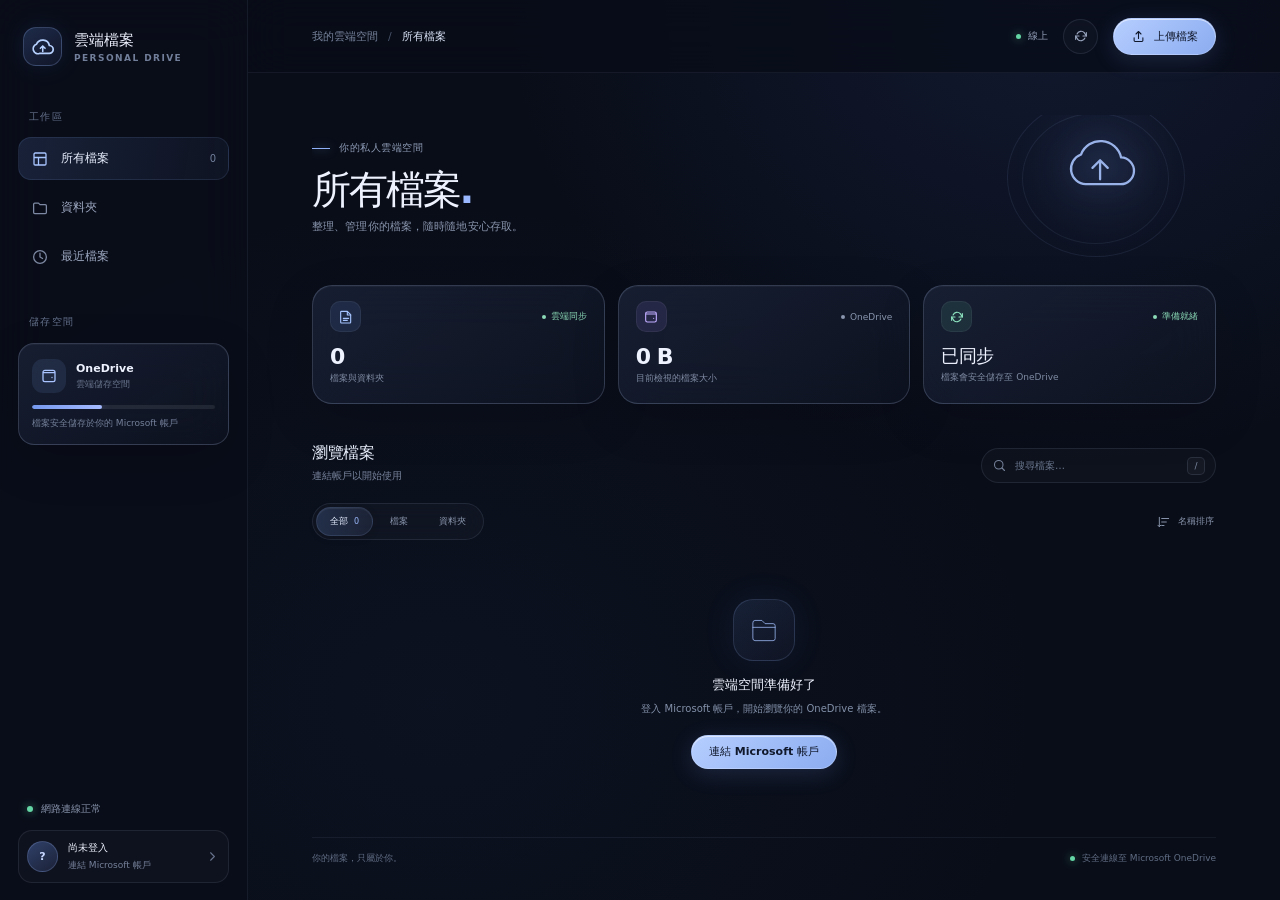
==== index.html @ 1f76b544 "Add files via upload" ====
<!doctype html>
<html lang="zh-Hant">
<head>
  <meta charset="utf-8">
  <meta name="viewport" content="width=device-width, initial-scale=1, viewport-fit=cover">
  <meta name="theme-color" content="#090d18">
  <meta name="description" content="離線優先的 OneDrive 檔案管理工具">
  <title>雲端檔案 — OneDrive</title>
  <link rel="manifest" href="./manifest.json">
  <link rel="icon" href="./icon-192.png" type="image/png">
  <link rel="apple-touch-icon" href="./icon-192.png">
  <link rel="stylesheet" href="./style.css">
  <script src="./authConfig.js" defer></script>
  <script src="./ui.js" defer></script>
</head>
<body>
  <div class="app-shell">
    <aside class="sidebar" id="sidebar" aria-label="主要導覽">
      <a class="brand" href="./" aria-label="雲端檔案首頁">
        <span class="brand-mark" aria-hidden="true">
          <svg viewBox="0 0 32 32"><path d="M12.1 24.9h12.3a5.1 5.1 0 0 0 .4-10.2 8.7 8.7 0 0 0-16.5-1.6 6 6 0 0 0 3.8 11.8Z" fill="none" stroke="currentColor" stroke-width="2.2" stroke-linecap="round" stroke-linejoin="round"/><path d="m13.3 18.3 3-3 3 3m-3-3v7" fill="none" stroke="currentColor" stroke-width="2" stroke-linecap="round" stroke-linejoin="round"/></svg>
        </span>
        <span class="brand-copy"><strong>雲端檔案</strong><small>PERSONAL DRIVE</small></span>
      </a>

      <div class="sidebar-label">工作區</div>
      <nav class="side-nav">
        <button class="side-link active" type="button" data-view="all">
          <svg viewBox="0 0 24 24" aria-hidden="true"><path d="M4 5.5A1.5 1.5 0 0 1 5.5 4h13A1.5 1.5 0 0 1 20 5.5v13a1.5 1.5 0 0 1-1.5 1.5h-13A1.5 1.5 0 0 1 4 18.5zM4 10h16M10 10v10"/></svg>
          <span>所有檔案</span><span class="nav-count" id="fileCount">—</span>
        </button>
        <button class="side-link" type="button" data-view="folders">
          <svg viewBox="0 0 24 24" aria-hidden="true"><path d="M3.5 7A1.5 1.5 0 0 1 5 5.5h5l2 2h7A1.5 1.5 0 0 1 20.5 9v9A1.5 1.5 0 0 1 19 19.5H5A1.5 1.5 0 0 1 3.5 18z"/></svg>
          <span>資料夾</span>
        </button>
        <button class="side-link" type="button" data-view="recent">
          <svg viewBox="0 0 24 24" aria-hidden="true"><circle cx="12" cy="12" r="8.5"/><path d="M12 7v5l3.5 2"/></svg>
          <span>最近檔案</span>
        </button>
      </nav>

      <div class="sidebar-label storage-label">儲存空間</div>
      <div class="storage-card glass">
        <div class="storage-icon"><svg viewBox="0 0 24 24" aria-hidden="true"><path d="M4 7.5h16M6.5 4.5h11A2.5 2.5 0 0 1 20 7v10a2.5 2.5 0 0 1-2.5 2.5h-11A2.5 2.5 0 0 1 4 17V7a2.5 2.5 0 0 1 2.5-2.5Z"/><path d="M16 14h.01"/></svg></div>
        <div class="storage-heading"><strong>OneDrive</strong><span>雲端儲存空間</span></div>
        <div class="storage-meter"><span></span></div>
        <p>檔案安全儲存於你的 Microsoft 帳戶</p>
      </div>

      <div class="sidebar-bottom">
        <div class="connection-indicator"><i id="connectionDot"></i><span id="connectionText">檢查連線中</span></div>
        <button class="account-card" id="accountButton" type="button">
          <span class="avatar" id="accountAvatar">?</span>
          <span class="account-copy"><strong id="accountName">尚未登入</strong><small id="accountEmail">連結 Microsoft 帳戶</small></span>
          <svg class="account-chevron" viewBox="0 0 24 24" aria-hidden="true"><path d="m9 18 6-6-6-6"/></svg>
        </button>
      </div>
    </aside>

    <div class="sidebar-backdrop" id="sidebarBackdrop"></div>
    <main class="main-panel">
      <header class="topbar">
        <button class="icon-button mobile-menu" id="menuButton" type="button" aria-label="開啟導覽選單">
          <svg viewBox="0 0 24 24" aria-hidden="true"><path d="M4 7h16M4 12h16M4 17h16"/></svg>
        </button>
        <div class="breadcrumbs"><span>我的雲端空間</span><span class="breadcrumb-divider">/</span><strong id="breadcrumbCurrent" role="button" tabindex="0">所有檔案</strong></div>
        <div class="topbar-actions">
          <span class="online-badge"><i id="onlineDot"></i><span id="onlineLabel">線上</span></span>
          <button class="icon-button" id="refreshButton" type="button" aria-label="重新整理檔案" title="重新整理">
            <svg viewBox="0 0 24 24" aria-hidden="true"><path d="M20 7v5h-5M4 17v-5h5"/><path d="M6.1 9a6.5 6.5 0 0 1 10.8-2L20 12M4 12l3.1 5a6.5 6.5 0 0 0 10.8-2"/></svg>
          </button>
          <button class="button button-primary top-upload" id="topUploadButton" type="button">
            <svg viewBox="0 0 24 24" aria-hidden="true"><path d="M12 15V4m0 0L8 8m4-4 4 4M5 14v4.5A1.5 1.5 0 0 0 6.5 20h11a1.5 1.5 0 0 0 1.5-1.5V14"/></svg>
            <span>上傳檔案</span>
          </button>
        </div>
      </header>

      <div class="content-scroll">
        <section class="welcome-row">
          <div>
            <div class="eyebrow"><span class="eyebrow-line"></span>你的私人雲端空間</div>
            <h1 id="pageTitle">所有檔案<span class="title-period">.</span></h1>
            <p class="page-description" id="pageDescription">整理、管理你的檔案，隨時隨地安心存取。</p>
          </div>
          <div class="welcome-art" aria-hidden="true"><div class="orb orb-one"></div><div class="orb orb-two"></div><div class="art-cloud"><svg viewBox="0 0 88 64"><path d="M27 51h36a14 14 0 0 0 1-28A22 22 0 0 0 22 20a16 16 0 0 0 5 31Z" fill="none" stroke="currentColor" stroke-width="2.4"/><path d="m34 34 8-8 8 8m-8-8v20" fill="none" stroke="currentColor" stroke-width="2.4" stroke-linecap="round" stroke-linejoin="round"/></svg></div></div>
        </section>

        <section class="overview-grid" aria-label="檔案概覽">
          <article class="overview-card glass">
            <div class="overview-top"><span class="overview-icon icon-blue"><svg viewBox="0 0 24 24" aria-hidden="true"><path d="M5 3.5h9l5 5V20a1 1 0 0 1-1 1H5a1 1 0 0 1-1-1V4.5a1 1 0 0 1 1-1Z"/><path d="M14 4v5h5M8 14h8m-8 3h6"/></svg></span><span class="overview-trend">雲端同步</span></div>
            <div class="overview-value" id="overviewFiles">—</div><div class="overview-caption">檔案與資料夾</div>
          </article>
          <article class="overview-card glass">
            <div class="overview-top"><span class="overview-icon icon-violet"><svg viewBox="0 0 24 24" aria-hidden="true"><path d="M4 7.5h16M6.5 4.5h11A2.5 2.5 0 0 1 20 7v10a2.5 2.5 0 0 1-2.5 2.5h-11A2.5 2.5 0 0 1 4 17V7a2.5 2.5 0 0 1 2.5-2.5Z"/><path d="M16 14h.01"/></svg></span><span class="overview-trend neutral">OneDrive</span></div>
            <div class="overview-value" id="overviewStorage">—</div><div class="overview-caption">目前檢視的檔案大小</div>
          </article>
          <article class="overview-card overview-sync-card glass">
            <div class="overview-top"><span class="overview-icon icon-green"><svg viewBox="0 0 24 24" aria-hidden="true"><path d="M20 7v5h-5M4 17v-5h5"/><path d="M6.1 9a6.5 6.5 0 0 1 10.8-2L20 12M4 12l3.1 5a6.5 6.5 0 0 0 10.8-2"/></svg></span><span class="overview-trend" id="syncStatus">準備就緒</span></div>
            <div class="overview-value sync-value" id="overviewSync">已同步</div><div class="overview-caption" id="overviewSyncCaption">檔案會安全儲存至 OneDrive</div>
          </article>
        </section>

        <section class="files-section">
          <div class="section-heading">
            <div><h2>瀏覽檔案</h2><p id="fileSummary">連結帳戶以開始使用</p></div>
            <label class="search-box">
              <svg viewBox="0 0 24 24" aria-hidden="true"><circle cx="10.8" cy="10.8" r="6.8"/><path d="m16 16 4 4"/></svg>
              <input id="searchInput" type="search" placeholder="搜尋檔案…" autocomplete="off" aria-label="搜尋檔案">
              <kbd>/</kbd>
            </label>
          </div>
          <div class="files-toolbar">
            <div class="pill-nav" role="tablist" aria-label="檔案篩選">
              <button class="pill-tab active" type="button" role="tab" aria-selected="true" data-filter="all">全部 <span id="allTabCount">—</span></button>
              <button class="pill-tab" type="button" role="tab" aria-selected="false" data-filter="files">檔案</button>
              <button class="pill-tab" type="button" role="tab" aria-selected="false" data-filter="folders">資料夾</button>
            </div>
            <button class="sort-button" id="sortButton" type="button" aria-label="切換排序方式">
              <svg viewBox="0 0 24 24" aria-hidden="true"><path d="M8 6h12M8 12h8M8 18h4M4 4v16m0 0-2.5-2.5M4 20l2.5-2.5"/></svg>
              <span>名稱排序</span>
            </button>
          </div>
          <div class="files-grid" id="fileGrid" aria-live="polite"></div>
          <div class="empty-state" id="emptyState" hidden>
            <div class="empty-illustration"><svg viewBox="0 0 64 64" aria-hidden="true"><path d="M11 18a4 4 0 0 1 4-4h13l6 6h15a4 4 0 0 1 4 4v24a4 4 0 0 1-4 4H15a4 4 0 0 1-4-4z"/><path d="M11 27h42"/></svg></div>
            <h3 id="emptyTitle">雲端空間準備好了</h3>
            <p id="emptyDescription">登入 Microsoft 帳戶，開始瀏覽你的 OneDrive 檔案。</p>
            <button class="button button-primary" id="emptyAction" type="button">連結 Microsoft 帳戶</button>
          </div>
          <div class="loading-state" id="loadingState" hidden><span class="spinner"></span><span>正在讀取你的雲端檔案…</span></div>
        </section>
        <footer class="page-footer"><span>你的檔案，只屬於你。</span><span><i></i>安全連線至 Microsoft OneDrive</span></footer>
      </div>
    </main>
  </div>

  <div class="mobile-bottom-bar">
    <button class="mobile-nav-item active" type="button" data-view="all"><svg viewBox="0 0 24 24" aria-hidden="true"><path d="M4 5.5A1.5 1.5 0 0 1 5.5 4h13A1.5 1.5 0 0 1 20 5.5v13a1.5 1.5 0 0 1-1.5 1.5h-13A1.5 1.5 0 0 1 4 18.5zM4 10h16M10 10v10"/></svg><span>檔案</span></button>
    <button class="mobile-nav-item" type="button" data-view="folders"><svg viewBox="0 0 24 24" aria-hidden="true"><path d="M3.5 7A1.5 1.5 0 0 1 5 5.5h5l2 2h7A1.5 1.5 0 0 1 20.5 9v9A1.5 1.5 0 0 1 19 19.5H5A1.5 1.5 0 0 1 3.5 18z"/></svg><span>資料夾</span></button>
    <button class="mobile-nav-item" type="button" data-view="recent"><svg viewBox="0 0 24 24" aria-hidden="true"><circle cx="12" cy="12" r="8.5"/><path d="M12 7v5l3.5 2"/></svg><span>最近</span></button>
    <button class="mobile-nav-item" id="mobileAccountButton" type="button"><svg viewBox="0 0 24 24" aria-hidden="true"><circle cx="12" cy="8" r="3.5"/><path d="M5 20a7 7 0 0 1 14 0"/></svg><span>帳戶</span></button>
  </div>
  <button class="mobile-fab button button-primary" id="mobileUploadButton" type="button" aria-label="上傳檔案"><svg viewBox="0 0 24 24" aria-hidden="true"><path d="M12 15V4m0 0L8 8m4-4 4 4M5 14v4.5A1.5 1.5 0 0 0 6.5 20h11a1.5 1.5 0 0 0 1.5-1.5V14"/></svg></button>

  <input id="filePicker" type="file" multiple hidden>
  <div class="modal-backdrop" id="uploadModal" aria-hidden="true">
    <section class="modal glass" role="dialog" aria-modal="true" aria-labelledby="modalTitle">
      <button class="modal-close icon-button" id="closeModalButton" type="button" aria-label="關閉視窗"><svg viewBox="0 0 24 24" aria-hidden="true"><path d="m6 6 12 12M18 6 6 18"/></svg></button>
      <div class="modal-kicker"><span class="modal-kicker-icon"><svg viewBox="0 0 24 24" aria-hidden="true"><path d="M12 15V4m0 0L8 8m4-4 4 4M5 14v4.5A1.5 1.5 0 0 0 6.5 20h11a1.5 1.5 0 0 0 1.5-1.5V14"/></svg></span>安全上傳</div>
      <h2 id="modalTitle">新增至雲端</h2>
      <p class="modal-description">選擇檔案上傳至目前的 OneDrive 資料夾。離線時會先安全保存在此裝置。</p>
      <button class="dropzone" id="dropzone" type="button">
        <span class="dropzone-icon"><svg viewBox="0 0 24 24" aria-hidden="true"><path d="M12 15V4m0 0L8 8m4-4 4 4M5 14v4.5A1.5 1.5 0 0 0 6.5 20h11a1.5 1.5 0 0 0 1.5-1.5V14"/></svg></span>
        <strong>點擊選取，或拖曳檔案到這裡</strong>
        <span>支援任意檔案類型</span>
      </button>
      <div class="selected-files" id="selectedFiles" hidden></div>
      <div class="modal-actions"><button class="button button-quiet" id="cancelUploadButton" type="button">取消</button><button class="button button-primary" id="confirmUploadButton" type="button" disabled><svg viewBox="0 0 24 24" aria-hidden="true"><path d="M12 15V4m0 0L8 8m4-4 4 4M5 14v4.5A1.5 1.5 0 0 0 6.5 20h11a1.5 1.5 0 0 0 1.5-1.5V14"/></svg><span>開始上傳</span></button></div>
      <p class="modal-footnote"><svg viewBox="0 0 24 24" aria-hidden="true"><rect x="5" y="10" width="14" height="11" rx="2"/><path d="M8 10V7a4 4 0 1 1 8 0v3"/></svg>傳輸由 Microsoft OneDrive 保護</p>
    </section>
  </div>
  <div class="toast-region" id="toastRegion" aria-live="polite" aria-atomic="false"></div>
</body>
</html>
---- style.css ----
:root {
  color-scheme: dark;
  --bg: #090d18;
  --bg-deep: #070a13;
  --surface: rgba(18, 24, 40, .78);
  --surface-soft: rgba(22, 29, 47, .58);
  --surface-hover: rgba(32, 42, 66, .72);
  --line: rgba(180, 196, 232, .11);
  --line-bright: rgba(185, 204, 245, .2);
  --text: #eef2ff;
  --text-secondary: #9da8c0;
  --text-muted: #69758e;
  --blue: #8eb6ff;
  --blue-strong: #6195ff;
  --green: #83e0bb;
  --radius-card: 20px;
  --radius-pill: 9999px;
  --sidebar-width: 248px;
  --ease: cubic-bezier(.22, .68, 0, 1);
  font-family: Inter, ui-sans-serif, system-ui, -apple-system, BlinkMacSystemFont, "Segoe UI", "Noto Sans TC", sans-serif;
  font-synthesis: none;
  text-rendering: optimizeLegibility;
  -webkit-font-smoothing: antialiased;
  -moz-osx-font-smoothing: grayscale;
}

* { box-sizing: border-box; }
[hidden] { display: none !important; }
html { min-width: 320px; min-height: 100%; background: var(--bg); }
body {
  min-width: 320px;
  min-height: 100vh;
  margin: 0;
  color: var(--text);
  background:
    radial-gradient(ellipse at 82% 0%, rgba(52, 73, 139, .2), transparent 34rem),
    radial-gradient(ellipse at 34% 78%, rgba(48, 73, 129, .08), transparent 38rem),
    var(--bg);
}
button, input { font: inherit; }
button { color: inherit; }
button:focus-visible, input:focus-visible { outline: 2px solid rgba(142, 182, 255, .86); outline-offset: 3px; }
svg { width: 20px; height: 20px; fill: none; stroke: currentColor; stroke-width: 1.7; stroke-linecap: round; stroke-linejoin: round; }
.app-shell { display: flex; min-height: 100vh; min-height: 100dvh; }
.glass {
  background: linear-gradient(145deg, rgba(28, 37, 59, .72), rgba(15, 20, 34, .68));
  border: 1px solid var(--line-bright);
  box-shadow: inset 0 1px 0 rgba(255,255,255,.035), 0 16px 48px rgba(0,0,0,.15);
  -webkit-backdrop-filter: blur(24px);
  backdrop-filter: blur(24px);
}

.sidebar {
  position: fixed;
  z-index: 20;
  inset: 0 auto 0 0;
  display: flex;
  flex-direction: column;
  width: var(--sidebar-width);
  padding: calc(27px + env(safe-area-inset-top)) 18px calc(17px + env(safe-area-inset-bottom));
  border-right: 1px solid rgba(180,196,232,.08);
  background: rgba(10, 14, 25, .92);
  -webkit-backdrop-filter: blur(24px);
  backdrop-filter: blur(24px);
}
.brand { display: flex; align-items: center; gap: 12px; margin: 0 0 44px 5px; color: var(--text); text-decoration: none; }
.brand-mark { display: grid; width: 39px; height: 39px; place-items: center; color: #b7d1ff; border: 1px solid rgba(160,194,255,.24); border-radius: 13px; background: linear-gradient(145deg, rgba(92,135,220,.25), rgba(84,101,168,.12)); box-shadow: 0 0 25px rgba(91,138,237,.11); }
.brand-mark svg { width: 25px; height: 25px; }
.brand-copy { display: grid; gap: 3px; }
.brand-copy strong { font-size: 15px; font-weight: 650; letter-spacing: .01em; }
.brand-copy small { color: #727f9a; font-size: 9px; font-weight: 650; letter-spacing: .16em; }
.sidebar-label { padding: 0 11px; color: #63708a; font-size: 10px; font-weight: 700; letter-spacing: .13em; text-transform: uppercase; }
.side-nav { display: grid; gap: 6px; margin-top: 13px; }
.side-link { display: flex; align-items: center; gap: 12px; width: 100%; height: 43px; padding: 0 12px; color: #9ca8c0; border: 1px solid transparent; border-radius: 13px; background: transparent; cursor: pointer; text-align: left; transition: background .22s var(--ease), color .22s var(--ease), border-color .22s var(--ease); }
.side-link svg { width: 18px; height: 18px; color: #7d89a2; }
.side-link span:nth-child(2) { flex: 1; font-size: 12px; font-weight: 550; }
.side-link:hover { color: #e3eaff; background: rgba(255,255,255,.035); }
.side-link.active { color: #e9f0ff; border-color: rgba(143,177,242,.12); background: linear-gradient(100deg, rgba(96,133,204,.18), rgba(84,110,167,.075)); }
.side-link.active svg { color: #a9c5ff; }
.nav-count { color: #72809c; font-size: 10px; }
.storage-label { margin-top: 37px; }
.storage-card { display: grid; grid-template-columns: 35px 1fr; gap: 12px 9px; margin-top: 14px; padding: 15px 13px 13px; border-radius: 16px; }
.storage-icon { display: grid; width: 34px; height: 34px; place-items: center; color: #aac4ff; border-radius: 11px; background: rgba(119,155,230,.12); }
.storage-icon svg { width: 18px; height: 18px; }
.storage-heading { display: grid; align-content: center; gap: 3px; }
.storage-heading strong { font-size: 11px; font-weight: 620; }
.storage-heading span { color: var(--text-muted); font-size: 9px; }
.storage-meter { grid-column: 1 / -1; height: 4px; overflow: hidden; border-radius: var(--radius-pill); background: rgba(255,255,255,.08); }
.storage-meter span { display: block; width: 38%; height: 100%; border-radius: inherit; background: linear-gradient(90deg, #7699ee, #a5baff); box-shadow: 0 0 12px rgba(132,165,255,.4); }
.storage-card p { grid-column: 1 / -1; margin: -4px 0 0; color: #74809a; font-size: 9px; line-height: 1.5; }
.sidebar-bottom { margin-top: auto; }
.connection-indicator { display: flex; align-items: center; gap: 8px; padding: 0 9px 14px; color: #8793ab; font-size: 10px; }
.connection-indicator i, .online-badge i, .page-footer i { display: inline-block; width: 6px; height: 6px; border-radius: 50%; background: #64d5a5; box-shadow: 0 0 10px rgba(100,213,165,.65); }
.connection-indicator.offline i, .online-badge.offline i { background: #e7ae6b; box-shadow: 0 0 10px rgba(231,174,107,.55); }
.account-card { display: flex; align-items: center; width: 100%; gap: 10px; padding: 10px 8px; border: 1px solid rgba(190,205,238,.1); border-radius: 14px; background: rgba(255,255,255,.025); text-align: left; cursor: pointer; transition: background .2s ease; }
.account-card:hover { background: rgba(255,255,255,.06); }
.avatar { display: grid; flex: 0 0 31px; height: 31px; place-items: center; color: #c7d7ff; border: 1px solid rgba(164,191,255,.22); border-radius: 50%; background: linear-gradient(145deg, rgba(99,137,219,.4), rgba(75,93,150,.22)); font-size: 11px; font-weight: 700; }
.account-copy { display: grid; min-width: 0; flex: 1; gap: 4px; }
.account-copy strong, .account-copy small { overflow: hidden; text-overflow: ellipsis; white-space: nowrap; }
.account-copy strong { font-size: 10px; font-weight: 600; }
.account-copy small { color: #75819a; font-size: 9px; }
.account-chevron { width: 15px; height: 15px; color: #68748e; }
.sidebar-backdrop { display: none; }

.main-panel { width: calc(100% - var(--sidebar-width)); min-width: 0; margin-left: var(--sidebar-width); }
.topbar { position: sticky; z-index: 10; top: 0; display: flex; align-items: center; justify-content: space-between; min-height: 73px; padding: calc(13px + env(safe-area-inset-top)) clamp(25px, 5vw, 68px) 13px; border-bottom: 1px solid rgba(180,196,232,.07); background: rgba(9,13,24,.76); -webkit-backdrop-filter: blur(22px); backdrop-filter: blur(22px); }
.breadcrumbs { display: flex; align-items: center; gap: 10px; color: #77839b; font-size: 11px; }
.breadcrumbs strong { color: #dce5f8; font-weight: 550; }
.breadcrumb-divider { color: #49556c; }
.topbar-actions { display: flex; align-items: center; gap: 15px; }
.online-badge { display: flex; align-items: center; gap: 7px; color: #94a1ba; font-size: 10px; }
.online-badge i { width: 5px; height: 5px; }
.icon-button { display: grid; flex: 0 0 35px; width: 35px; height: 35px; place-items: center; color: #9ba8c1; border: 1px solid rgba(185,200,234,.11); border-radius: 50%; background: rgba(255,255,255,.025); cursor: pointer; transition: transform .24s var(--ease), color .2s ease, background .2s ease, border-color .2s ease; }
.icon-button:hover { transform: translateY(-1px); color: #e9f0ff; border-color: rgba(185,200,234,.24); background: rgba(255,255,255,.07); }
.icon-button svg { width: 16px; height: 16px; }
#refreshButton.is-loading svg { animation: spin .9s linear infinite; }
.button { display: inline-flex; align-items: center; justify-content: center; gap: 8px; min-height: 37px; padding: 0 17px; border: 1px solid transparent; border-radius: var(--radius-pill); font-size: 11px; font-weight: 620; white-space: nowrap; cursor: pointer; transition: transform .22s var(--ease), box-shadow .22s ease, background .22s ease, border-color .22s ease, opacity .22s ease; }
.button:hover:not(:disabled) { transform: translateY(-1px); }
.button:disabled { opacity: .43; cursor: not-allowed; }
.button svg { width: 15px; height: 15px; }
.button-primary { color: #10182b; border-color: rgba(211,224,255,.32); background: linear-gradient(135deg, #b6ceff, #8bacf0); box-shadow: 0 5px 22px rgba(109,147,229,.18), inset 0 1px 0 rgba(255,255,255,.55); }
.button-primary:hover:not(:disabled) { box-shadow: 0 8px 27px rgba(109,147,229,.3), inset 0 1px 0 rgba(255,255,255,.55); }
.button-quiet { color: #bac5da; border-color: rgba(185,200,234,.14); background: rgba(255,255,255,.035); }
.button-quiet:hover:not(:disabled) { background: rgba(255,255,255,.08); }
.mobile-menu { display: none; }
.content-scroll { width: min(100%, 1160px); margin: 0 auto; padding: 42px clamp(25px, 5vw, 68px) 28px; }
.welcome-row { position: relative; display: flex; align-items: center; justify-content: space-between; min-height: 145px; overflow: hidden; }
.eyebrow { display: flex; align-items: center; gap: 9px; color: #8d9bb5; font-size: 10px; font-weight: 560; letter-spacing: .055em; }
.eyebrow-line { width: 18px; height: 1px; background: #8fb1f7; box-shadow: 0 0 10px rgba(143,177,247,.7); }
h1 { margin: 14px 0 7px; font-size: clamp(29px, 3.2vw, 39px); font-weight: 610; letter-spacing: -.055em; line-height: 1.1; }
.title-period { color: #9ab8ff; }
.page-description { margin: 0; color: #8995ad; font-size: 11px; letter-spacing: .01em; }
.welcome-art { position: absolute; top: -34px; right: 12px; width: 236px; height: 178px; opacity: .9; pointer-events: none; }
.orb { position: absolute; border: 1px solid rgba(158,186,251,.1); border-radius: 50%; }
.orb-one { inset: 17px 19px 2px 39px; background: radial-gradient(circle at 54% 43%, rgba(112,146,224,.13), rgba(68,90,153,.025) 55%, transparent 70%); }
.orb-two { inset: 32px 35px 15px 54px; border-color: rgba(167,193,248,.09); }
.art-cloud { position: absolute; top: 52px; left: 92px; display: grid; width: 83px; height: 65px; place-items: center; color: #a9c5ff; filter: drop-shadow(0 0 15px rgba(130,166,240,.3)); }
.art-cloud svg { width: 84px; height: 64px; }
.overview-grid { display: grid; grid-template-columns: repeat(3,minmax(0,1fr)); gap: 13px; margin: 25px 0 39px; }
.overview-card { min-height: 119px; padding: 15px 17px 14px; border-radius: var(--radius-card); transition: transform .25s var(--ease), border-color .2s ease; }
.overview-card:hover { transform: translateY(-2px); border-color: rgba(185,204,245,.28); }
.overview-top { display: flex; align-items: center; justify-content: space-between; }
.overview-icon { display: grid; width: 31px; height: 31px; place-items: center; border: 1px solid rgba(255,255,255,.055); border-radius: 10px; }
.overview-icon svg { width: 16px; height: 16px; }
.icon-blue { color: #a6c4ff; background: rgba(108,150,237,.12); }
.icon-violet { color: #c0adff; background: rgba(153,123,238,.12); }
.icon-green { color: #8fe6c1; background: rgba(99,204,160,.11); }
.overview-trend { display: flex; align-items: center; gap: 5px; color: #8bdab7; font-size: 9px; }
.overview-trend::before { content: ""; width: 4px; height: 4px; border-radius: 50%; background: currentColor; }
.overview-trend.neutral { color: #8996ae; }
.overview-value { margin-top: 12px; font-size: 22px; font-weight: 570; letter-spacing: -.04em; }
.overview-caption { margin-top: 3px; color: #7f8ba3; font-size: 9px; }
.sync-value { font-size: 18px; }

.files-section { min-height: 290px; }
.section-heading { display: flex; align-items: flex-end; justify-content: space-between; gap: 18px; }
.section-heading h2 { margin: 0; color: #e9effc; font-size: 16px; font-weight: 610; letter-spacing: -.025em; }
.section-heading p { margin: 5px 0 0; color: #77839b; font-size: 10px; }
.search-box { display: flex; align-items: center; gap: 8px; width: min(235px, 45%); height: 35px; padding: 0 10px; border: 1px solid rgba(185,200,234,.11); border-radius: var(--radius-pill); background: rgba(255,255,255,.025); transition: border-color .2s ease, background .2s ease; }
.search-box:focus-within { border-color: rgba(142,182,255,.4); background: rgba(255,255,255,.045); }
.search-box svg { flex: 0 0 15px; width: 15px; height: 15px; color: #76839b; }
.search-box input { width: 100%; min-width: 0; padding: 0; color: var(--text); border: 0; outline: 0; background: transparent; font-size: 10px; }
.search-box input::placeholder { color: #68758c; }
.search-box kbd { display: grid; flex: 0 0 18px; height: 18px; place-items: center; color: #7d8aa2; border: 1px solid rgba(185,200,234,.13); border-radius: 5px; background: rgba(255,255,255,.03); font-family: inherit; font-size: 9px; }
.files-toolbar { display: flex; align-items: center; justify-content: space-between; gap: 12px; margin-top: 20px; }
.pill-nav { display: inline-flex; align-items: center; gap: 3px; padding: 3px; border: 1px solid rgba(185,200,234,.11); border-radius: var(--radius-pill); background: rgba(255,255,255,.025); -webkit-backdrop-filter: blur(15px); backdrop-filter: blur(15px); }
.pill-tab { display: inline-flex; align-items: center; gap: 6px; min-height: 29px; padding: 0 13px; color: #8996ad; border: 1px solid transparent; border-radius: var(--radius-pill); background: transparent; font-size: 9px; cursor: pointer; transition: color .22s ease, background .22s ease, border-color .22s ease, box-shadow .22s ease; }
.pill-tab:hover { color: #d6e0f5; }
.pill-tab.active { color: #e5edff; border-color: rgba(170,194,246,.13); background: linear-gradient(100deg, rgba(109,148,222,.22), rgba(103,125,183,.13)); box-shadow: 0 2px 8px rgba(0,0,0,.12), inset 0 1px 0 rgba(255,255,255,.055); }
.pill-tab span { color: #9ebcff; font-size: 8px; }
.sort-button { display: inline-flex; align-items: center; gap: 7px; padding: 7px 2px 7px 8px; color: #8793aa; border: 0; background: none; font-size: 9px; cursor: pointer; }
.sort-button svg { width: 14px; height: 14px; }
.files-grid { display: grid; grid-template-columns: repeat(3,minmax(0,1fr)); gap: 11px; margin-top: 15px; }
.file-card { position: relative; display: flex; align-items: center; min-width: 0; min-height: 69px; gap: 11px; padding: 12px 11px; overflow: hidden; border: 1px solid rgba(180,196,232,.1); border-radius: 15px; background: linear-gradient(145deg, rgba(26,34,53,.55), rgba(15,20,33,.52)); cursor: pointer; text-align: left; transition: transform .22s var(--ease), background .22s ease, border-color .22s ease, box-shadow .22s ease; animation: card-in .38s var(--ease) both; }
.file-card:hover { transform: translateY(-2px); border-color: rgba(162,190,248,.25); background: linear-gradient(145deg, rgba(35,47,74,.68), rgba(19,25,42,.65)); box-shadow: 0 9px 22px rgba(0,0,0,.14); }
.file-card.folder-card { border-color: rgba(153,174,219,.14); background: linear-gradient(145deg, rgba(37,44,63,.58), rgba(19,24,37,.55)); }
.file-icon { display: grid; flex: 0 0 36px; width: 36px; height: 36px; place-items: center; border: 1px solid rgba(255,255,255,.065); border-radius: 11px; }
.file-icon svg { width: 18px; height: 18px; }
.file-icon.folder { color: #b5c5ee; background: rgba(131,156,214,.12); }
.file-icon.image { color: #e5a9c6; background: rgba(204,109,155,.12); }
.file-icon.pdf { color: #ff9a9d; background: rgba(215,97,103,.12); }
.file-icon.document { color: #88b8ff; background: rgba(89,145,225,.12); }
.file-icon.spreadsheet { color: #8fdbb1; background: rgba(73,177,121,.12); }
.file-icon.presentation { color: #f2b382; background: rgba(222,133,74,.12); }
.file-icon.archive { color: #d0b1ff; background: rgba(149,109,218,.12); }
.file-icon.generic { color: #a5b1c8; background: rgba(130,147,182,.1); }
.file-details { display: grid; min-width: 0; flex: 1; gap: 5px; }
.file-name { overflow: hidden; color: #dce4f4; font-size: 10px; font-weight: 550; text-overflow: ellipsis; white-space: nowrap; }
.file-meta { overflow: hidden; color: #74819a; font-size: 9px; text-overflow: ellipsis; white-space: nowrap; }
.file-action { display: grid; flex: 0 0 25px; width: 25px; height: 25px; place-items: center; color: #7987a1; border: 1px solid transparent; border-radius: 50%; background: transparent; cursor: pointer; opacity: .55; transition: opacity .2s ease, color .2s ease, background .2s ease; }
.file-card:hover .file-action { opacity: 1; }
.file-action:hover { color: #dce7ff; background: rgba(255,255,255,.07); }
.file-action svg { width: 14px; height: 14px; }
.empty-state { display: grid; justify-items: center; padding: 44px 15px 37px; text-align: center; animation: fade-up .35s var(--ease) both; }
.empty-illustration { display: grid; width: 62px; height: 62px; place-items: center; color: #a5c1ff; border: 1px solid rgba(154,185,248,.16); border-radius: 20px; background: linear-gradient(145deg, rgba(103,141,219,.14), rgba(100,118,175,.06)); box-shadow: 0 0 35px rgba(103,141,219,.08); }
.empty-illustration svg { width: 34px; height: 34px; stroke-width: 1.4; }
.empty-state h3 { margin: 15px 0 0; font-size: 13px; font-weight: 570; }
.empty-state p { max-width: 300px; margin: 7px 0 17px; color: #8290a8; font-size: 10px; line-height: 1.65; }
.empty-state .button { min-height: 34px; }
.loading-state { display: flex; align-items: center; justify-content: center; gap: 10px; padding: 48px 10px; color: #8795ae; font-size: 10px; }
.spinner { width: 16px; height: 16px; border: 2px solid rgba(157,184,239,.18); border-top-color: #9abaff; border-radius: 50%; animation: spin .8s linear infinite; }
.page-footer { display: flex; justify-content: space-between; gap: 12px; margin-top: 31px; padding-top: 14px; color: #606d84; border-top: 1px solid rgba(180,196,232,.07); font-size: 9px; }
.page-footer span:last-child { display: flex; align-items: center; gap: 7px; }
.page-footer i { width: 5px; height: 5px; }
.mobile-bottom-bar, .mobile-fab { display: none; }

.modal-backdrop { position: fixed; z-index: 50; inset: 0; display: grid; align-items: center; justify-items: center; padding: 24px; background: rgba(3,6,13,.64); -webkit-backdrop-filter: blur(7px); backdrop-filter: blur(7px); opacity: 0; visibility: hidden; transition: opacity .28s ease, visibility .28s ease; }
.modal-backdrop.open { opacity: 1; visibility: visible; }
.modal { position: relative; width: min(100%, 440px); padding: 29px; border-radius: 23px; transform: translateY(18px) scale(.98); transition: transform .35s var(--ease); }
.modal-backdrop.open .modal { transform: translateY(0) scale(1); }
.modal-close { position: absolute; top: 17px; right: 17px; width: 30px; height: 30px; }
.modal-close svg { width: 14px; height: 14px; }
.modal-kicker { display: flex; align-items: center; gap: 8px; color: #a5bfff; font-size: 9px; font-weight: 650; letter-spacing: .09em; text-transform: uppercase; }
.modal-kicker-icon { display: grid; width: 24px; height: 24px; place-items: center; color: #a8c3ff; border-radius: 8px; background: rgba(116,151,226,.13); }
.modal-kicker-icon svg { width: 14px; height: 14px; }
.modal h2 { margin: 14px 0 7px; font-size: 21px; font-weight: 600; letter-spacing: -.035em; }
.modal-description { margin: 0; color: #8995ab; font-size: 10px; line-height: 1.7; }
.dropzone { display: grid; justify-items: center; width: 100%; margin-top: 22px; padding: 25px 13px 23px; color: #d9e3f7; border: 1px dashed rgba(159,185,239,.3); border-radius: 16px; background: rgba(115,146,211,.045); cursor: pointer; transition: background .2s ease, border-color .2s ease, transform .2s var(--ease); }
.dropzone:hover, .dropzone.drag-over { transform: translateY(-1px); border-color: rgba(159,185,239,.66); background: rgba(115,146,211,.1); }
.dropzone-icon { display: grid; width: 39px; height: 39px; margin-bottom: 10px; place-items: center; color: #a7c3ff; border: 1px solid rgba(162,190,248,.15); border-radius: 13px; background: rgba(120,156,228,.1); }
.dropzone-icon svg { width: 19px; height: 19px; }
.dropzone strong { font-size: 10px; font-weight: 560; }
.dropzone > span:last-child { margin-top: 6px; color: #7c89a1; font-size: 9px; }
.selected-files { display: grid; gap: 7px; max-height: 115px; margin-top: 12px; overflow: auto; }
.selected-file { display: flex; justify-content: space-between; gap: 12px; padding: 8px 10px; color: #bdc9df; border: 1px solid rgba(180,196,232,.08); border-radius: 9px; background: rgba(255,255,255,.025); font-size: 9px; }
.selected-file span:first-child { overflow: hidden; text-overflow: ellipsis; white-space: nowrap; }
.selected-file span:last-child { flex: 0 0 auto; color: #74819a; }
.modal-actions { display: flex; justify-content: flex-end; gap: 9px; margin-top: 18px; }
.modal-footnote { display: flex; align-items: center; justify-content: center; gap: 6px; margin: 16px 0 0; color: #68758d; font-size: 8px; }
.modal-footnote svg { width: 12px; height: 12px; }
.toast-region { position: fixed; z-index: 80; top: calc(18px + env(safe-area-inset-top)); right: max(20px, env(safe-area-inset-right)); display: grid; gap: 9px; width: min(360px, calc(100vw - 32px)); pointer-events: none; }
.toast { display: flex; align-items: center; gap: 11px; padding: 12px 14px; color: #e6edfb; border: 1px solid rgba(183,201,240,.2); border-radius: 14px; background: rgba(20,27,44,.88); box-shadow: 0 12px 40px rgba(0,0,0,.28), inset 0 1px 0 rgba(255,255,255,.05); -webkit-backdrop-filter: blur(20px); backdrop-filter: blur(20px); font-size: 10px; pointer-events: auto; animation: toast-in .34s var(--ease) both; }
.toast.leaving { animation: toast-out .24s ease both; }
.toast-icon { display: grid; flex: 0 0 25px; width: 25px; height: 25px; place-items: center; color: #9ce4c2; border-radius: 50%; background: rgba(99,204,160,.12); }
.toast.error .toast-icon { color: #ffaaaa; background: rgba(226,104,104,.13); }
.toast.info .toast-icon { color: #a9c5ff; background: rgba(113,153,232,.13); }
.toast-icon svg { width: 13px; height: 13px; }
.toast-message { flex: 1; line-height: 1.5; }
.toast-close { padding: 4px; color: #7d8ba5; border: 0; background: transparent; cursor: pointer; }
.toast-close svg { width: 13px; height: 13px; }

@keyframes spin { to { transform: rotate(360deg); } }
@keyframes fade-up { from { opacity: 0; transform: translateY(7px); } to { opacity: 1; transform: translateY(0); } }
@keyframes card-in { from { opacity: 0; transform: translateY(7px); } to { opacity: 1; transform: translateY(0); } }
@keyframes toast-in { from { opacity: 0; transform: translateX(24px); } to { opacity: 1; transform: translateX(0); } }
@keyframes toast-out { to { opacity: 0; transform: translateX(25px); } }
@media (prefers-reduced-motion: reduce) { *, *::before, *::after { scroll-behavior: auto !important; animation-duration: .01ms !important; animation-iteration-count: 1 !important; transition-duration: .01ms !important; } }

@media (max-width: 1050px) {
  :root { --sidebar-width: 220px; }
  .content-scroll { padding-right: 34px; padding-left: 34px; }
  .topbar { padding-right: 34px; padding-left: 34px; }
  .files-grid { grid-template-columns: repeat(2,minmax(0,1fr)); }
  .welcome-art { right: -14px; opacity: .62; }
}
@media (max-width: 760px) {
  :root { --sidebar-width: 0px; }
  .sidebar { z-index: 42; width: min(290px, calc(100vw - 54px)); padding: calc(23px + env(safe-area-inset-top)) 17px calc(18px + env(safe-area-inset-bottom)); transform: translateX(-105%); transition: transform .34s var(--ease); }
  body.sidebar-open .sidebar { transform: translateX(0); }
  .sidebar-backdrop { position: fixed; z-index: 41; inset: 0; display: block; background: rgba(2,5,12,.54); opacity: 0; visibility: hidden; transition: opacity .3s ease, visibility .3s ease; -webkit-backdrop-filter: blur(3px); backdrop-filter: blur(3px); }
  body.sidebar-open .sidebar-backdrop { opacity: 1; visibility: visible; }
  .main-panel { width: 100%; margin-left: 0; padding-bottom: calc(72px + env(safe-area-inset-bottom)); }
  .topbar { min-height: 62px; gap: 10px; padding: calc(10px + env(safe-area-inset-top)) 19px 10px; }
  .mobile-menu { display: grid; flex-basis: 32px; width: 32px; height: 32px; }
  .mobile-menu svg { width: 16px; height: 16px; }
  .breadcrumbs { flex: 1; min-width: 0; gap: 7px; font-size: 9px; white-space: nowrap; }
  .breadcrumbs span:first-child { display: none; }
  .breadcrumb-divider { display: none; }
  .topbar-actions { gap: 9px; }
  .online-badge { gap: 5px; font-size: 9px; }
  #refreshButton { display: none; }
  .top-upload { min-height: 32px; padding: 0 12px; font-size: 9px; }
  .top-upload svg { width: 13px; height: 13px; }
  .content-scroll { padding: 27px 19px 20px; }
  .welcome-row { min-height: 120px; }
  .welcome-art { top: -28px; right: -54px; transform: scale(.8); opacity: .45; }
  h1 { margin-top: 11px; font-size: 30px; }
  .page-description { max-width: 255px; font-size: 10px; line-height: 1.65; }
  .overview-grid { gap: 8px; margin: 20px 0 31px; }
  .overview-card { min-height: 104px; padding: 12px 11px; border-radius: 16px; }
  .overview-icon { width: 27px; height: 27px; border-radius: 9px; }
  .overview-icon svg { width: 14px; height: 14px; }
  .overview-trend { font-size: 8px; }
  .overview-value { margin-top: 10px; font-size: 19px; }
  .sync-value { font-size: 15px; }
  .overview-caption { font-size: 8px; line-height: 1.4; }
  .section-heading h2 { font-size: 15px; }
  .search-box { width: min(190px, 48%); height: 32px; }
  .search-box kbd { display: none; }
  .files-grid { gap: 8px; margin-top: 13px; }
  .file-card { min-height: 64px; gap: 8px; padding: 9px 8px; border-radius: 13px; }
  .file-icon { flex-basis: 31px; width: 31px; height: 31px; border-radius: 9px; }
  .file-icon svg { width: 16px; height: 16px; }
  .file-name { font-size: 9px; }
  .file-meta { font-size: 8px; }
  .file-action { flex-basis: 21px; width: 21px; height: 21px; opacity: .85; }
  .file-action svg { width: 12px; height: 12px; }
  .page-footer { margin-top: 25px; font-size: 8px; }
  .mobile-bottom-bar { position: fixed; z-index: 30; right: 12px; bottom: calc(9px + env(safe-area-inset-bottom)); left: 12px; display: flex; justify-content: space-around; padding: 7px 8px; border: 1px solid rgba(185,200,234,.16); border-radius: var(--radius-pill); background: rgba(19,25,41,.86); box-shadow: 0 10px 35px rgba(0,0,0,.28), inset 0 1px 0 rgba(255,255,255,.05); -webkit-backdrop-filter: blur(24px); backdrop-filter: blur(24px); }
  .mobile-nav-item { display: grid; justify-items: center; gap: 3px; min-width: 56px; padding: 5px 10px; color: #7c89a2; border: 1px solid transparent; border-radius: var(--radius-pill); background: transparent; font-size: 8px; transition: color .2s ease, background .2s ease, border-color .2s ease; }
  .mobile-nav-item svg { width: 16px; height: 16px; }
  .mobile-nav-item.active { color: #c6d8ff; border-color: rgba(159,187,248,.12); background: rgba(115,150,224,.14); }
  .mobile-fab { position: fixed; z-index: 31; right: 23px; bottom: calc(77px + env(safe-area-inset-bottom)); display: grid; width: 44px; height: 44px; min-height: 44px; padding: 0; border-radius: 50%; box-shadow: 0 7px 24px rgba(80,123,219,.33); }
  .mobile-fab svg { width: 19px; height: 19px; }
  .toast-region { top: auto; right: 12px; bottom: calc(79px + env(safe-area-inset-bottom)); left: 12px; width: auto; }
  .toast { animation-name: toast-mobile-in; }
  .toast.leaving { animation-name: toast-mobile-out; }
  @keyframes toast-mobile-in { from { opacity: 0; transform: translateY(18px); } to { opacity: 1; transform: translateY(0); } }
  @keyframes toast-mobile-out { to { opacity: 0; transform: translateY(14px); } }
}
@media (max-width: 470px) {
  .content-scroll { padding-right: 15px; padding-left: 15px; }
  .topbar { padding-right: 14px; padding-left: 14px; }
  .overview-grid { grid-template-columns: repeat(2,minmax(0,1fr)); }
  .overview-sync-card { display: none; }
  .files-grid { grid-template-columns: 1fr; }
  .section-heading { align-items: center; }
  .search-box { width: 42%; }
  .search-box input { font-size: 9px; }
  .sort-button { gap: 4px; font-size: 8px; }
  .pill-tab { min-height: 28px; padding: 0 10px; }
  .welcome-art { right: -83px; opacity: .34; }
  .page-footer { flex-wrap: wrap; }
  .modal-backdrop { align-items: end; padding: 10px 10px calc(10px + env(safe-area-inset-bottom)); }
  .modal { padding: 25px 19px 21px; border-radius: 21px; }
}
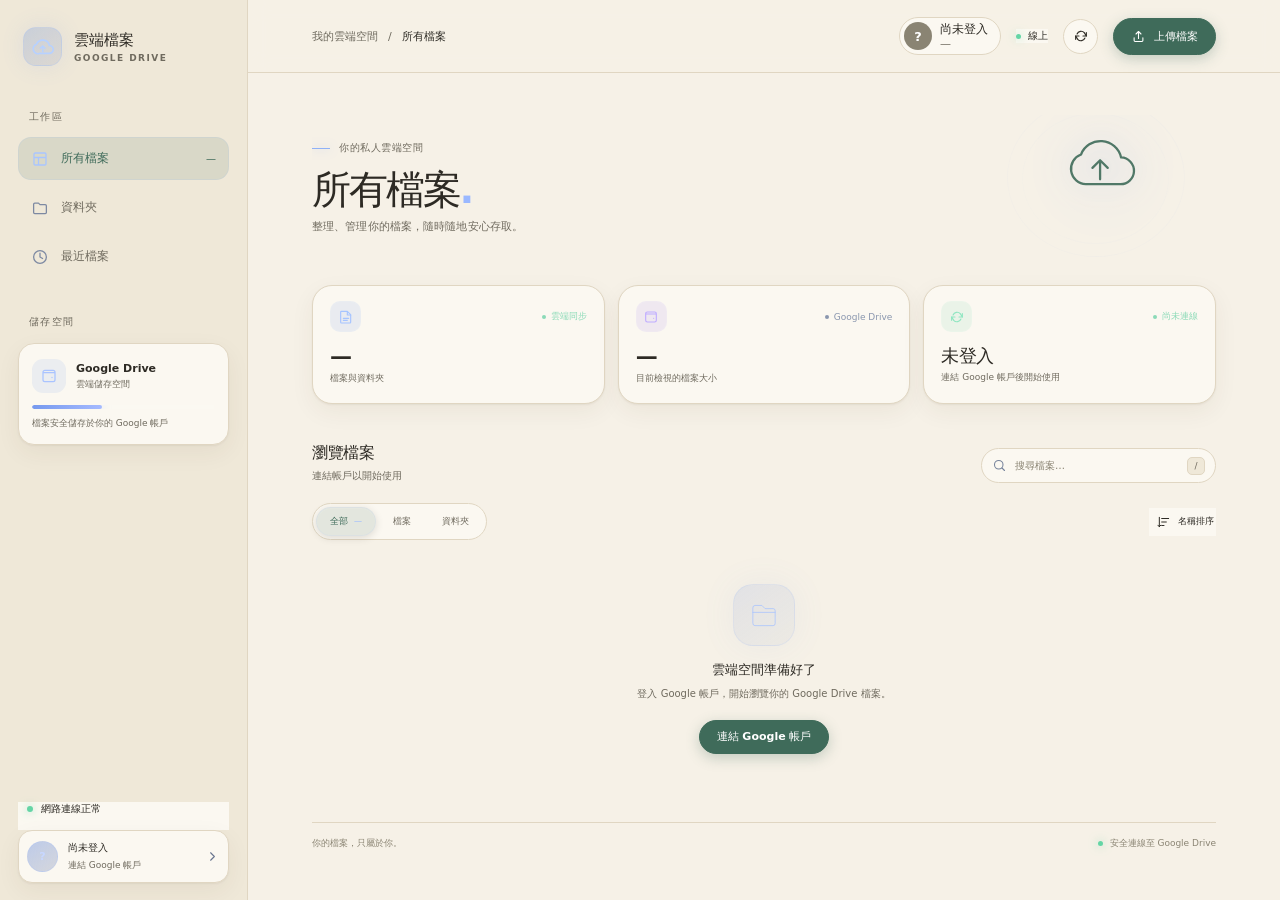
==== commit abaa6293: "Update index.html" ====
--- a/index.html
+++ b/index.html
@@ -3,13 +3,17 @@
 <head>
   <meta charset="utf-8">
   <meta name="viewport" content="width=device-width, initial-scale=1, viewport-fit=cover">
-  <meta name="theme-color" content="#090d18">
-  <meta name="description" content="離線優先的 OneDrive 檔案管理工具">
-  <title>雲端檔案 — OneDrive</title>
+  <meta name="theme-color" content="#f6f1e7">
+  <meta name="description" content="離線優先的 Google Drive 檔案管理工具">
+  <meta name="apple-mobile-web-app-capable" content="yes">
+  <meta name="apple-mobile-web-app-status-bar-style" content="default">
+  <meta name="apple-mobile-web-app-title" content="雲端檔案">
+  <title>雲端檔案 — Google Drive</title>
   <link rel="manifest" href="./manifest.json">
   <link rel="icon" href="./icon-192.png" type="image/png">
   <link rel="apple-touch-icon" href="./icon-192.png">
   <link rel="stylesheet" href="./style.css">
+  <link rel="stylesheet" href="./theme-cream.css">
   <script src="./authConfig.js" defer></script>
   <script src="./ui.js" defer></script>
 </head>
@@ -20,7 +24,7 @@
         <span class="brand-mark" aria-hidden="true">
           <svg viewBox="0 0 32 32"><path d="M12.1 24.9h12.3a5.1 5.1 0 0 0 .4-10.2 8.7 8.7 0 0 0-16.5-1.6 6 6 0 0 0 3.8 11.8Z" fill="none" stroke="currentColor" stroke-width="2.2" stroke-linecap="round" stroke-linejoin="round"/><path d="m13.3 18.3 3-3 3 3m-3-3v7" fill="none" stroke="currentColor" stroke-width="2" stroke-linecap="round" stroke-linejoin="round"/></svg>
         </span>
-        <span class="brand-copy"><strong>雲端檔案</strong><small>PERSONAL DRIVE</small></span>
+        <span class="brand-copy"><strong>雲端檔案</strong><small>GOOGLE DRIVE</small></span>
       </a>
 
       <div class="sidebar-label">工作區</div>
@@ -42,16 +46,16 @@
       <div class="sidebar-label storage-label">儲存空間</div>
       <div class="storage-card glass">
         <div class="storage-icon"><svg viewBox="0 0 24 24" aria-hidden="true"><path d="M4 7.5h16M6.5 4.5h11A2.5 2.5 0 0 1 20 7v10a2.5 2.5 0 0 1-2.5 2.5h-11A2.5 2.5 0 0 1 4 17V7a2.5 2.5 0 0 1 2.5-2.5Z"/><path d="M16 14h.01"/></svg></div>
-        <div class="storage-heading"><strong>OneDrive</strong><span>雲端儲存空間</span></div>
+        <div class="storage-heading"><strong>Google Drive</strong><span>雲端儲存空間</span></div>
         <div class="storage-meter"><span></span></div>
-        <p>檔案安全儲存於你的 Microsoft 帳戶</p>
+        <p>檔案安全儲存於你的 Google 帳戶</p>
       </div>
 
       <div class="sidebar-bottom">
         <div class="connection-indicator"><i id="connectionDot"></i><span id="connectionText">檢查連線中</span></div>
         <button class="account-card" id="accountButton" type="button">
           <span class="avatar" id="accountAvatar">?</span>
-          <span class="account-copy"><strong id="accountName">尚未登入</strong><small id="accountEmail">連結 Microsoft 帳戶</small></span>
+          <span class="account-copy"><strong id="accountName">尚未登入</strong><small id="accountEmail">連結 Google 帳戶</small></span>
           <svg class="account-chevron" viewBox="0 0 24 24" aria-hidden="true"><path d="m9 18 6-6-6-6"/></svg>
         </button>
       </div>
@@ -65,6 +69,7 @@
         </button>
         <div class="breadcrumbs"><span>我的雲端空間</span><span class="breadcrumb-divider">/</span><strong id="breadcrumbCurrent" role="button" tabindex="0">所有檔案</strong></div>
         <div class="topbar-actions">
+          <button class="account-chip" id="accountChip" type="button" title="尚未登入"><span class="chip-avatar" id="chipAvatar">?</span><span class="chip-copy"><strong id="chipStatus">尚未登入</strong><small id="chipEmail">—</small></span></button>
           <span class="online-badge"><i id="onlineDot"></i><span id="onlineLabel">線上</span></span>
           <button class="icon-button" id="refreshButton" type="button" aria-label="重新整理檔案" title="重新整理">
             <svg viewBox="0 0 24 24" aria-hidden="true"><path d="M20 7v5h-5M4 17v-5h5"/><path d="M6.1 9a6.5 6.5 0 0 1 10.8-2L20 12M4 12l3.1 5a6.5 6.5 0 0 0 10.8-2"/></svg>
@@ -92,12 +97,12 @@
             <div class="overview-value" id="overviewFiles">—</div><div class="overview-caption">檔案與資料夾</div>
           </article>
           <article class="overview-card glass">
-            <div class="overview-top"><span class="overview-icon icon-violet"><svg viewBox="0 0 24 24" aria-hidden="true"><path d="M4 7.5h16M6.5 4.5h11A2.5 2.5 0 0 1 20 7v10a2.5 2.5 0 0 1-2.5 2.5h-11A2.5 2.5 0 0 1 4 17V7a2.5 2.5 0 0 1 2.5-2.5Z"/><path d="M16 14h.01"/></svg></span><span class="overview-trend neutral">OneDrive</span></div>
+            <div class="overview-top"><span class="overview-icon icon-violet"><svg viewBox="0 0 24 24" aria-hidden="true"><path d="M4 7.5h16M6.5 4.5h11A2.5 2.5 0 0 1 20 7v10a2.5 2.5 0 0 1-2.5 2.5h-11A2.5 2.5 0 0 1 4 17V7a2.5 2.5 0 0 1 2.5-2.5Z"/><path d="M16 14h.01"/></svg></span><span class="overview-trend neutral">Google Drive</span></div>
             <div class="overview-value" id="overviewStorage">—</div><div class="overview-caption">目前檢視的檔案大小</div>
           </article>
           <article class="overview-card overview-sync-card glass">
             <div class="overview-top"><span class="overview-icon icon-green"><svg viewBox="0 0 24 24" aria-hidden="true"><path d="M20 7v5h-5M4 17v-5h5"/><path d="M6.1 9a6.5 6.5 0 0 1 10.8-2L20 12M4 12l3.1 5a6.5 6.5 0 0 0 10.8-2"/></svg></span><span class="overview-trend" id="syncStatus">準備就緒</span></div>
-            <div class="overview-value sync-value" id="overviewSync">已同步</div><div class="overview-caption" id="overviewSyncCaption">檔案會安全儲存至 OneDrive</div>
+            <div class="overview-value sync-value" id="overviewSync">已同步</div><div class="overview-caption" id="overviewSyncCaption">檔案會安全儲存至 Google Drive</div>
           </article>
         </section>
 
@@ -125,12 +130,12 @@
           <div class="empty-state" id="emptyState" hidden>
             <div class="empty-illustration"><svg viewBox="0 0 64 64" aria-hidden="true"><path d="M11 18a4 4 0 0 1 4-4h13l6 6h15a4 4 0 0 1 4 4v24a4 4 0 0 1-4 4H15a4 4 0 0 1-4-4z"/><path d="M11 27h42"/></svg></div>
             <h3 id="emptyTitle">雲端空間準備好了</h3>
-            <p id="emptyDescription">登入 Microsoft 帳戶，開始瀏覽你的 OneDrive 檔案。</p>
-            <button class="button button-primary" id="emptyAction" type="button">連結 Microsoft 帳戶</button>
+            <p id="emptyDescription">登入 Google 帳戶，開始瀏覽你的 Google Drive 檔案。</p>
+            <button class="button button-primary" id="emptyAction" type="button">連結 Google 帳戶</button>
           </div>
           <div class="loading-state" id="loadingState" hidden><span class="spinner"></span><span>正在讀取你的雲端檔案…</span></div>
         </section>
-        <footer class="page-footer"><span>你的檔案，只屬於你。</span><span><i></i>安全連線至 Microsoft OneDrive</span></footer>
+        <footer class="page-footer"><span>你的檔案，只屬於你。</span><span><i></i>安全連線至 Google Drive</span></footer>
       </div>
     </main>
   </div>
@@ -143,21 +148,36 @@
   </div>
   <button class="mobile-fab button button-primary" id="mobileUploadButton" type="button" aria-label="上傳檔案"><svg viewBox="0 0 24 24" aria-hidden="true"><path d="M12 15V4m0 0L8 8m4-4 4 4M5 14v4.5A1.5 1.5 0 0 0 6.5 20h11a1.5 1.5 0 0 0 1.5-1.5V14"/></svg></button>
 
-  <input id="filePicker" type="file" multiple hidden>
+  <input id="filePicker" type="file" accept="image/*,video/*,*/*" multiple hidden>
   <div class="modal-backdrop" id="uploadModal" aria-hidden="true">
     <section class="modal glass" role="dialog" aria-modal="true" aria-labelledby="modalTitle">
       <button class="modal-close icon-button" id="closeModalButton" type="button" aria-label="關閉視窗"><svg viewBox="0 0 24 24" aria-hidden="true"><path d="m6 6 12 12M18 6 6 18"/></svg></button>
       <div class="modal-kicker"><span class="modal-kicker-icon"><svg viewBox="0 0 24 24" aria-hidden="true"><path d="M12 15V4m0 0L8 8m4-4 4 4M5 14v4.5A1.5 1.5 0 0 0 6.5 20h11a1.5 1.5 0 0 0 1.5-1.5V14"/></svg></span>安全上傳</div>
       <h2 id="modalTitle">新增至雲端</h2>
-      <p class="modal-description">選擇檔案上傳至目前的 OneDrive 資料夾。離線時會先安全保存在此裝置。</p>
+      <p class="modal-description">支援大檔案分段續傳。已登入且在線時直接上傳；小檔案也可離線暫存，恢復連線後同步。</p>
       <button class="dropzone" id="dropzone" type="button">
         <span class="dropzone-icon"><svg viewBox="0 0 24 24" aria-hidden="true"><path d="M12 15V4m0 0L8 8m4-4 4 4M5 14v4.5A1.5 1.5 0 0 0 6.5 20h11a1.5 1.5 0 0 0 1.5-1.5V14"/></svg></span>
         <strong>點擊選取，或拖曳檔案到這裡</strong>
         <span>支援任意檔案類型</span>
       </button>
+      <p class="share-help">iPhone/iPad 的 Safari 尚不支援 PWA 從分享選單接收檔案；請在此選取照片或影片。</p>
       <div class="selected-files" id="selectedFiles" hidden></div>
+      <div class="upload-progress" id="uploadProgress" hidden aria-live="polite">
+        <div class="progress-label"><span id="uploadProgressName">準備上傳</span><span id="uploadProgressPercent">0%</span></div>
+        <progress id="uploadProgressBar" max="100" value="0">0%</progress>
+        <span class="progress-detail" id="uploadProgressDetail">連線至 Google Drive…</span>
+      </div>
       <div class="modal-actions"><button class="button button-quiet" id="cancelUploadButton" type="button">取消</button><button class="button button-primary" id="confirmUploadButton" type="button" disabled><svg viewBox="0 0 24 24" aria-hidden="true"><path d="M12 15V4m0 0L8 8m4-4 4 4M5 14v4.5A1.5 1.5 0 0 0 6.5 20h11a1.5 1.5 0 0 0 1.5-1.5V14"/></svg><span>開始上傳</span></button></div>
-      <p class="modal-footnote"><svg viewBox="0 0 24 24" aria-hidden="true"><rect x="5" y="10" width="14" height="11" rx="2"/><path d="M8 10V7a4 4 0 1 1 8 0v3"/></svg>傳輸由 Microsoft OneDrive 保護</p>
+      <p class="modal-footnote"><svg viewBox="0 0 24 24" aria-hidden="true"><rect x="5" y="10" width="14" height="11" rx="2"/><path d="M8 10V7a4 4 0 1 1 8 0v3"/></svg>傳輸由 Google Drive 保護</p>
+    </section>
+  </div>
+  <div class="modal-backdrop preview-backdrop" id="imagePreviewModal" aria-hidden="true">
+    <section class="preview-modal glass" role="dialog" aria-modal="true" aria-labelledby="previewTitle">
+      <button class="modal-close icon-button" id="closePreviewButton" type="button" aria-label="關閉預覽"><svg viewBox="0 0 24 24" aria-hidden="true"><path d="m6 6 12 12M18 6 6 18"/></svg></button>
+      <h2 id="previewTitle">相片預覽</h2>
+      <div class="preview-stage"><span class="spinner" id="previewSpinner"></span><img id="previewImage" alt="" hidden></div>
+      <p class="preview-caption" id="previewCaption"></p>
+      <div class="preview-actions"><button class="button button-quiet" id="previewDownloadButton" type="button">下載相片</button></div>
     </section>
   </div>
   <div class="toast-region" id="toastRegion" aria-live="polite" aria-atomic="false"></div>
--- a/style.css
+++ b/style.css
@@ -221,6 +221,7 @@
 .dropzone-icon svg { width: 19px; height: 19px; }
 .dropzone strong { font-size: 10px; font-weight: 560; }
 .dropzone > span:last-child { margin-top: 6px; color: #7c89a1; font-size: 9px; }
+.share-help { margin: 8px 2px 0; color: #74819a; font-size: 8px; line-height: 1.55; }
 .selected-files { display: grid; gap: 7px; max-height: 115px; margin-top: 12px; overflow: auto; }
 .selected-file { display: flex; justify-content: space-between; gap: 12px; padding: 8px 10px; color: #bdc9df; border: 1px solid rgba(180,196,232,.08); border-radius: 9px; background: rgba(255,255,255,.025); font-size: 9px; }
 .selected-file span:first-child { overflow: hidden; text-overflow: ellipsis; white-space: nowrap; }
@@ -228,6 +229,24 @@
 .modal-actions { display: flex; justify-content: flex-end; gap: 9px; margin-top: 18px; }
 .modal-footnote { display: flex; align-items: center; justify-content: center; gap: 6px; margin: 16px 0 0; color: #68758d; font-size: 8px; }
 .modal-footnote svg { width: 12px; height: 12px; }
+.upload-progress { display: grid; gap: 8px; margin-top: 15px; }
+.progress-label { display: flex; justify-content: space-between; gap: 12px; color: #c5d2e9; font-size: 9px; }
+.progress-label span:first-child { overflow: hidden; text-overflow: ellipsis; white-space: nowrap; }
+.progress-label span:last-child { flex: 0 0 auto; color: #a9c5ff; font-variant-numeric: tabular-nums; }
+.upload-progress progress { width: 100%; height: 5px; overflow: hidden; border: 0; border-radius: var(--radius-pill); background: rgba(255,255,255,.09); appearance: none; }
+.upload-progress progress::-webkit-progress-bar { border-radius: var(--radius-pill); background: rgba(255,255,255,.09); }
+.upload-progress progress::-webkit-progress-value { border-radius: var(--radius-pill); background: linear-gradient(90deg, #789df0, #b2caff); transition: width .18s ease; }
+.upload-progress progress::-moz-progress-bar { border-radius: var(--radius-pill); background: linear-gradient(90deg, #789df0, #b2caff); }
+.progress-detail { color: #8290a8; font-size: 8px; }
+.preview-modal { position: relative; display: flex; flex-direction: column; width: min(100%, 900px); max-height: min(92vh, 900px); padding: 21px; border-radius: 22px; transform: translateY(18px) scale(.98); transition: transform .35s var(--ease); }
+.preview-backdrop.open .preview-modal { transform: translateY(0) scale(1); }
+.preview-modal h2 { margin: 2px 38px 13px 2px; overflow: hidden; font-size: 13px; font-weight: 560; text-overflow: ellipsis; white-space: nowrap; }
+.preview-stage { display: grid; flex: 1; min-height: 160px; max-height: calc(92vh - 135px); place-items: center; overflow: auto; border: 1px solid rgba(180,196,232,.08); border-radius: 13px; background: rgba(3,6,12,.42); }
+.preview-stage img { display: block; max-width: 100%; max-height: calc(92vh - 150px); object-fit: contain; }
+.preview-stage img[hidden] { display: none; }
+.preview-caption { margin: 10px 0 0; color: #8190a8; font-size: 9px; }
+.preview-actions { display: flex; justify-content: flex-end; margin-top: 12px; }
+.image-card { cursor: zoom-in; }
 .toast-region { position: fixed; z-index: 80; top: calc(18px + env(safe-area-inset-top)); right: max(20px, env(safe-area-inset-right)); display: grid; gap: 9px; width: min(360px, calc(100vw - 32px)); pointer-events: none; }
 .toast { display: flex; align-items: center; gap: 11px; padding: 12px 14px; color: #e6edfb; border: 1px solid rgba(183,201,240,.2); border-radius: 14px; background: rgba(20,27,44,.88); box-shadow: 0 12px 40px rgba(0,0,0,.28), inset 0 1px 0 rgba(255,255,255,.05); -webkit-backdrop-filter: blur(20px); backdrop-filter: blur(20px); font-size: 10px; pointer-events: auto; animation: toast-in .34s var(--ease) both; }
 .toast.leaving { animation: toast-out .24s ease both; }
@@ -323,4 +342,60 @@
   .page-footer { flex-wrap: wrap; }
   .modal-backdrop { align-items: end; padding: 10px 10px calc(10px + env(safe-area-inset-bottom)); }
   .modal { padding: 25px 19px 21px; border-radius: 21px; }
-}
+  .preview-backdrop { align-items: center; padding: 12px 10px calc(12px + env(safe-area-inset-bottom)); }
+  .preview-modal { max-height: calc(90dvh - env(safe-area-inset-top)); padding: 17px; }
+  .preview-stage { max-height: calc(82dvh - 140px); }
+  .preview-stage img { max-height: calc(82dvh - 155px); }
+}
+
+@media (max-width: 760px) {
+  .eyebrow { font-size: 11px; }
+  .breadcrumbs { font-size: 12px; }
+  .online-badge { font-size: 11px; }
+  .top-upload { min-height: 40px; padding: 0 15px; font-size: 12px; }
+  .page-description { font-size: 13px; }
+  .overview-trend { font-size: 10px; }
+  .overview-caption { font-size: 11px; }
+  .section-heading h2 { font-size: 17px; }
+  .section-heading p { font-size: 12px; }
+  .search-box { height: 40px; }
+  .search-box input { font-size: 16px; }
+  .pill-tab { min-height: 35px; padding-right: 13px; padding-left: 13px; font-size: 12px; }
+  .pill-tab span { font-size: 10px; }
+  .sort-button { font-size: 11px; }
+  .file-card { min-height: 72px; gap: 10px; padding: 10px; }
+  .file-icon { flex-basis: 36px; width: 36px; height: 36px; }
+  .file-name { font-size: 12px; }
+  .file-meta { font-size: 11px; }
+  .file-action { flex-basis: 28px; width: 28px; height: 28px; }
+  .file-action svg { width: 15px; height: 15px; }
+  .page-footer { font-size: 11px; }
+  .mobile-nav-item { font-size: 11px; }
+  .modal-description { font-size: 12px; }
+  .dropzone strong { font-size: 12px; }
+  .dropzone > span:last-child { font-size: 11px; }
+  .share-help { font-size: 10px; }
+  .selected-file { font-size: 11px; }
+  .progress-label { font-size: 11px; }
+  .progress-detail { font-size: 10px; }
+  .modal-footnote { font-size: 9px; }
+  .toast { font-size: 12px; }
+  .sidebar-label { font-size: 11px; }
+  .side-link span:nth-child(2) { font-size: 13px; }
+  .nav-count { font-size: 11px; }
+  .storage-heading strong { font-size: 12px; }
+  .storage-heading span, .storage-card p { font-size: 10px; }
+  .connection-indicator { font-size: 11px; }
+  .account-copy strong { font-size: 11px; }
+  .account-copy small { font-size: 10px; }
+  .empty-state h3 { font-size: 16px; }
+  .empty-state p { font-size: 12px; }
+  .loading-state { font-size: 12px; }
+}
+
+@media (max-width: 470px) {
+  .search-box { width: 45%; }
+  .search-box input { font-size: 16px; }
+  .sort-button { font-size: 10px; }
+  .pill-tab { padding-right: 11px; padding-left: 11px; }
+}
--- a/theme-cream.css
+++ b/theme-cream.css
@@ -0,0 +1,80 @@
+/* 米白色主題：放在 style.css 之後載入，覆蓋原本的深色配色 */
+:root {
+  color-scheme: light;
+  --cream: #f6f1e7;
+  --cream-deep: #efe8d8;
+  --card: #fbf8f1;
+  --line: #e0d6c2;
+  --ink: #2d2a24;
+  --muted: #6f6a5e;
+  --soft: #8a8473;
+  --accent: #3f6b5a;
+}
+
+html, body { background: var(--cream) !important; color: var(--ink) !important; }
+.app-shell, .main-panel, .content-scroll { background: var(--cream) !important; color: var(--ink) !important; }
+.sidebar { background: var(--cream-deep) !important; border-color: var(--line) !important; }
+.topbar { background: rgba(246, 241, 231, .92) !important; border-color: var(--line) !important; backdrop-filter: blur(10px); }
+
+h1, h2, h3, strong, .file-name, .overview-value, .breadcrumbs strong, .brand-copy strong { color: var(--ink) !important; }
+p, small, .page-description, .file-meta, .overview-caption, .sidebar-label, .breadcrumbs span,
+.brand-copy small, .storage-card p, .storage-heading span, .section-heading p, .eyebrow { color: var(--muted) !important; }
+.side-link, .side-link span, .mobile-nav-item, .mobile-nav-item span { color: var(--muted) !important; }
+.side-link.active, .side-link.active span, .mobile-nav-item.active, .mobile-nav-item.active span { color: var(--accent) !important; }
+.side-link.active, .pill-tab.active { background: rgba(63, 107, 90, .12) !important; }
+svg { stroke: currentColor; }
+
+.glass, .overview-card, .storage-card, .file-card, .modal, .preview-modal, .toast, .account-card {
+  background: var(--card) !important;
+  border: 1px solid var(--line) !important;
+  box-shadow: 0 1px 2px rgba(70, 55, 25, .06), 0 8px 24px rgba(70, 55, 25, .06) !important;
+  backdrop-filter: none !important;
+  color: var(--ink) !important;
+}
+.file-card:hover { border-color: #cdbf9f !important; box-shadow: 0 2px 4px rgba(70,55,25,.08), 0 12px 28px rgba(70,55,25,.10) !important; }
+
+.search-box, .sort-button, .icon-button, .pill-nav, .dropzone, .online-badge, .connection-indicator {
+  background: var(--card) !important;
+  border-color: var(--line) !important;
+  color: var(--ink) !important;
+}
+.search-box input { background: transparent !important; color: var(--ink) !important; }
+.search-box input::placeholder { color: var(--soft) !important; }
+.search-box kbd { background: var(--cream-deep) !important; color: var(--muted) !important; border-color: var(--line) !important; }
+.pill-tab { color: var(--muted) !important; }
+.pill-tab.active { color: var(--accent) !important; }
+
+.button-primary, .button-primary * { color: #fff !important; }
+.button-primary { background: var(--accent) !important; border-color: var(--accent) !important; box-shadow: 0 4px 14px rgba(63,107,90,.28) !important; }
+.button-quiet { background: transparent !important; color: var(--ink) !important; border: 1px solid var(--line) !important; }
+.button-danger { background: #b4432f !important; color: #fff !important; border: 1px solid #b4432f !important; }
+
+.modal-backdrop, .sidebar-backdrop { background: rgba(60, 50, 35, .38) !important; }
+.mobile-bottom-bar { background: rgba(246, 241, 231, .96) !important; border-top: 1px solid var(--line) !important; }
+.orb { opacity: .3 !important; }
+.art-cloud { color: var(--accent) !important; }
+.page-footer { color: var(--soft) !important; border-color: var(--line) !important; }
+progress { accent-color: var(--accent); }
+
+/* 帳戶狀態列（頂部） */
+.account-chip {
+  display: inline-flex; align-items: center; gap: 8px;
+  max-width: 240px; padding: 4px 12px 4px 4px;
+  background: var(--card); border: 1px solid var(--line); border-radius: 999px;
+  color: var(--ink); cursor: pointer; font: inherit;
+}
+.account-chip .chip-avatar {
+  width: 28px; height: 28px; flex: none; border-radius: 50%;
+  display: grid; place-items: center; font-size: 13px; font-weight: 700;
+  background: var(--soft); color: #fff;
+}
+.account-chip.signed-in .chip-avatar { background: var(--accent); }
+.account-chip .chip-copy { display: flex; flex-direction: column; min-width: 0; line-height: 1.2; text-align: left; }
+.account-chip .chip-copy strong { font-size: 12px; }
+.account-chip.signed-in .chip-copy strong { color: var(--accent) !important; }
+.account-chip .chip-copy small { font-size: 11px; overflow: hidden; text-overflow: ellipsis; white-space: nowrap; }
+@media (max-width: 640px) {
+  .account-chip { max-width: 150px; }
+  .online-badge { display: none; }
+}
+.signout-modal { max-width: 380px; }
